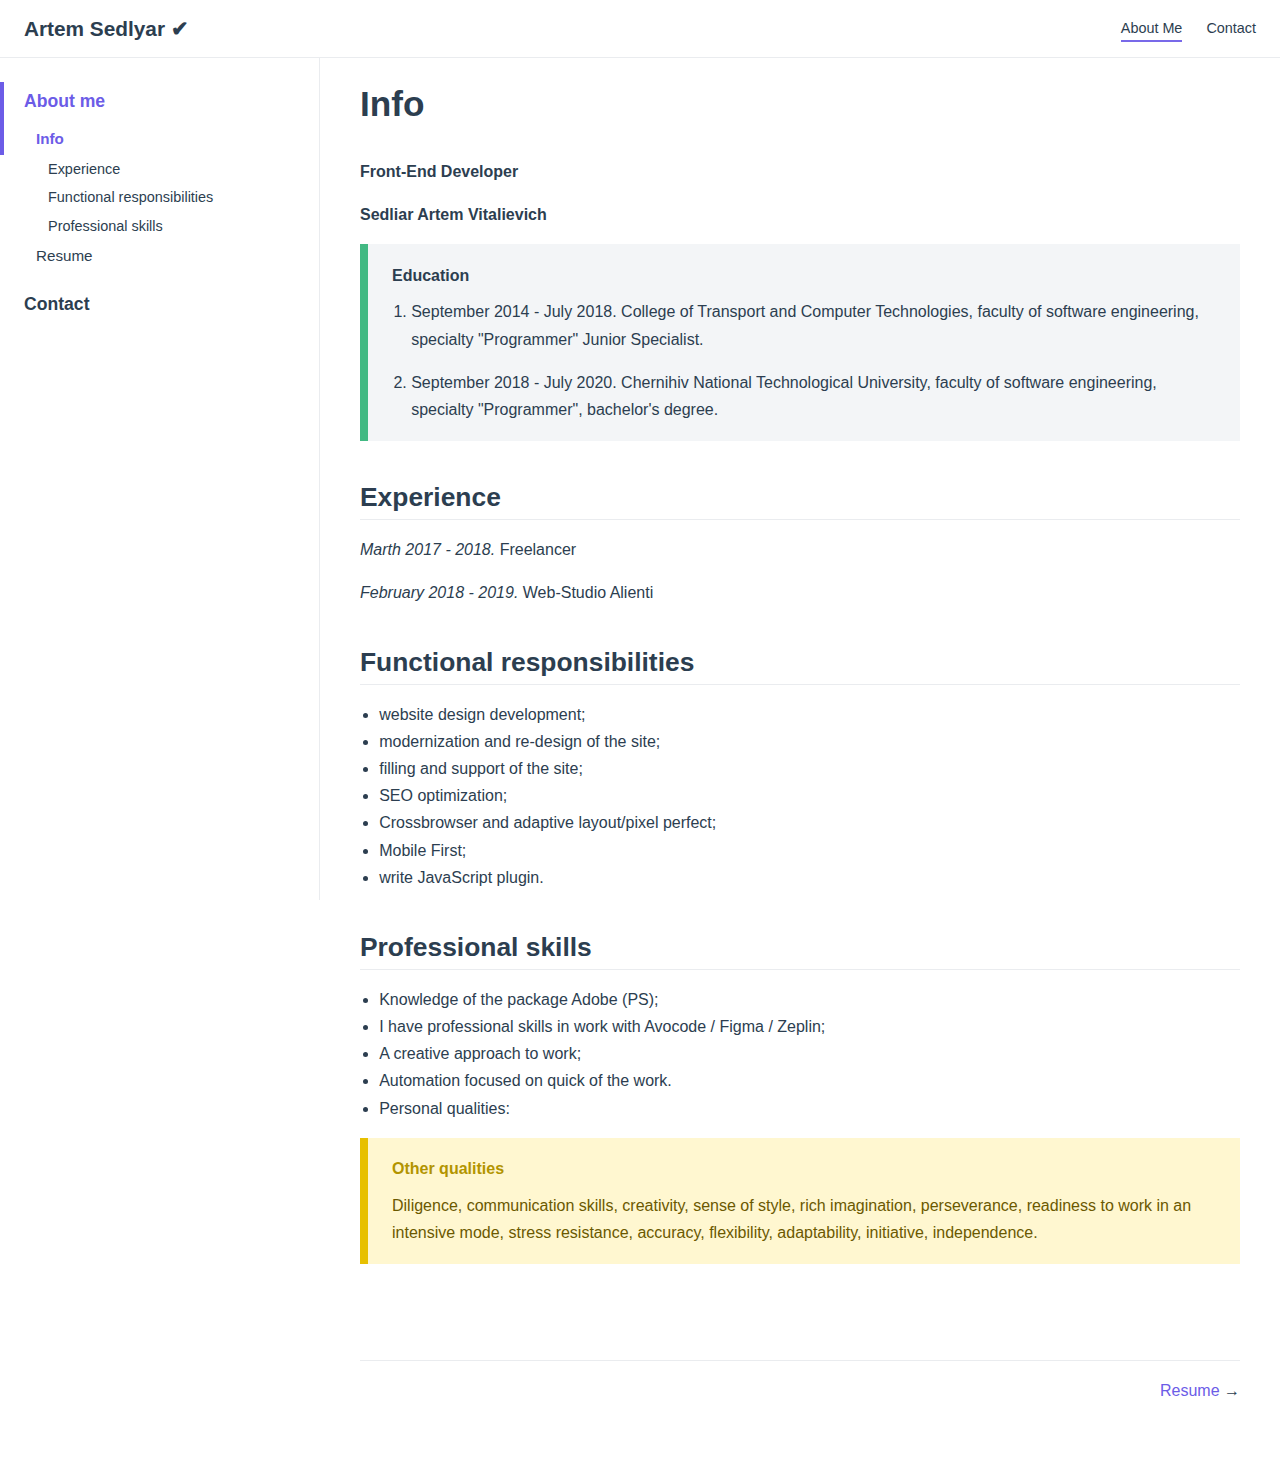
==== info/index.html @ bdefcfd1 "deploy" ====
<!DOCTYPE html>
<html lang="en-US">
  <head>
    <meta charset="utf-8">
    <meta name="viewport" content="width=device-width,initial-scale=1">
    <title>Info | Artem Sedlyar ✔</title>
    <meta name="generator" content="VuePress 1.5.4">
    
    <meta name="description" content="Frontend Web Developer">
    <meta name="theme-color" content="#3eaf7c">
    <meta name="apple-mobile-web-app-capable" content="yes">
    <meta name="apple-mobile-web-app-status-bar-style" content="black">
    <link rel="preload" href="/assets/css/0.styles.e78fe4bb.css" as="style"><link rel="preload" href="/assets/js/app.3f06bd6e.js" as="script"><link rel="preload" href="/assets/js/2.9921effe.js" as="script"><link rel="preload" href="/assets/js/7.cd7a9723.js" as="script"><link rel="prefetch" href="/assets/js/3.db31d15b.js"><link rel="prefetch" href="/assets/js/4.f16aa5b3.js"><link rel="prefetch" href="/assets/js/5.d03f5406.js"><link rel="prefetch" href="/assets/js/6.c8559606.js"><link rel="prefetch" href="/assets/js/8.894c7c05.js">
    <link rel="stylesheet" href="/assets/css/0.styles.e78fe4bb.css">
  </head>
  <body>
    <div id="app" data-server-rendered="true"><div class="theme-container"><header class="navbar"><div class="sidebar-button"><svg xmlns="http://www.w3.org/2000/svg" aria-hidden="true" role="img" viewBox="0 0 448 512" class="icon"><path fill="currentColor" d="M436 124H12c-6.627 0-12-5.373-12-12V80c0-6.627 5.373-12 12-12h424c6.627 0 12 5.373 12 12v32c0 6.627-5.373 12-12 12zm0 160H12c-6.627 0-12-5.373-12-12v-32c0-6.627 5.373-12 12-12h424c6.627 0 12 5.373 12 12v32c0 6.627-5.373 12-12 12zm0 160H12c-6.627 0-12-5.373-12-12v-32c0-6.627 5.373-12 12-12h424c6.627 0 12 5.373 12 12v32c0 6.627-5.373 12-12 12z"></path></svg></div> <a href="/" class="home-link router-link-active"><!----> <span class="site-name">Artem Sedlyar ✔</span></a> <div class="links"><!----> <nav class="nav-links can-hide"><div class="nav-item"><a href="/info/" aria-current="page" class="nav-link router-link-exact-active router-link-active">
  About Me
</a></div><div class="nav-item"><a href="/contact/" class="nav-link">
  Contact
</a></div> <!----></nav></div></header> <div class="sidebar-mask"></div> <aside class="sidebar"><nav class="nav-links"><div class="nav-item"><a href="/info/" aria-current="page" class="nav-link router-link-exact-active router-link-active">
  About Me
</a></div><div class="nav-item"><a href="/contact/" class="nav-link">
  Contact
</a></div> <!----></nav>  <ul class="sidebar-links"><li><section class="sidebar-group depth-0"><a href="/info/" aria-current="page" class="sidebar-heading clickable router-link-exact-active router-link-active open active"><span>About me</span> <!----></a> <ul class="sidebar-links sidebar-group-items"><li><a href="/info/" aria-current="page" class="active sidebar-link">Info</a><ul class="sidebar-sub-headers"><li class="sidebar-sub-header"><a href="/info/#experience" class="sidebar-link">Experience</a></li><li class="sidebar-sub-header"><a href="/info/#functional-responsibilities" class="sidebar-link">Functional responsibilities</a></li><li class="sidebar-sub-header"><a href="/info/#professional-skills" class="sidebar-link">Professional skills</a></li></ul></li><li><a href="/info/resume.html" class="sidebar-link">Resume</a></li></ul></section></li><li><a href="/contact/" class="sidebar-link">Contact</a></li></ul> </aside> <main class="page"> <div class="theme-default-content content__default"><h1 id="info"><a href="#info" class="header-anchor">#</a> Info</h1> <p><strong>Front-End Developer</strong></p> <p><strong>Sedliar Artem Vitalievich</strong></p> <div class="custom-block tip"><p class="custom-block-title">Education</p> <ol><li><p>September 2014 - July 2018. College of Transport and Computer Technologies, faculty of software engineering, specialty &quot;Programmer&quot; Junior Specialist.</p></li> <li><p>September 2018 - July 2020. Chernihiv National Technological University, faculty of software engineering, specialty &quot;Programmer&quot;, bachelor's degree.</p></li></ol></div> <h2 id="experience"><a href="#experience" class="header-anchor">#</a> Experience</h2> <p><em>Marth 2017 - 2018.</em> Freelancer</p> <p><em>February 2018 - 2019.</em> Web-Studio Alienti</p> <h2 id="functional-responsibilities"><a href="#functional-responsibilities" class="header-anchor">#</a> Functional responsibilities</h2> <ul><li>website design development;</li> <li>modernization and re-design of the site;</li> <li>filling and support of the site;</li> <li>SEO optimization;</li> <li>Crossbrowser and adaptive layout/pixel perfect;</li> <li>Mobile First;</li> <li>write JavaScript plugin.</li></ul> <h2 id="professional-skills"><a href="#professional-skills" class="header-anchor">#</a> Professional skills</h2> <ul><li>Knowledge of the package Adobe (PS);</li> <li>I have professional skills in work with Avocode / Figma / Zeplin;</li> <li>A creative approach to work;</li> <li>Automation focused on quick of the work.</li> <li>Personal qualities:</li></ul> <div class="custom-block warning"><p class="custom-block-title">Other qualities</p> <p>Diligence, communication skills, creativity, sense of style, rich imagination, perseverance, readiness to work in an intensive mode, stress resistance, accuracy, flexibility, adaptability, initiative, independence.</p></div></div> <footer class="page-edit"><!----> <!----></footer> <div class="page-nav"><p class="inner"><!----> <span class="next"><a href="/info/resume.html">
        Resume
      </a>
      →
    </span></p></div> </main></div><div class="global-ui"><!----></div></div>
    <script src="/assets/js/app.3f06bd6e.js" defer></script><script src="/assets/js/2.9921effe.js" defer></script><script src="/assets/js/7.cd7a9723.js" defer></script>
  </body>
</html>
---- assets/css/0.styles.e78fe4bb.css ----
.medium-zoom-overlay{z-index:100}.medium-zoom-overlay~img{z-index:101}code[class*=language-],pre[class*=language-]{color:#ccc;background:none;font-family:Consolas,Monaco,Andale Mono,Ubuntu Mono,monospace;font-size:1em;text-align:left;white-space:pre;word-spacing:normal;word-break:normal;word-wrap:normal;line-height:1.5;-moz-tab-size:4;-o-tab-size:4;tab-size:4;-webkit-hyphens:none;-ms-hyphens:none;hyphens:none}pre[class*=language-]{padding:1em;margin:.5em 0;overflow:auto}:not(pre)>code[class*=language-],pre[class*=language-]{background:#2d2d2d}:not(pre)>code[class*=language-]{padding:.1em;border-radius:.3em;white-space:normal}.token.block-comment,.token.cdata,.token.comment,.token.doctype,.token.prolog{color:#999}.token.punctuation{color:#ccc}.token.attr-name,.token.deleted,.token.namespace,.token.tag{color:#e2777a}.token.function-name{color:#6196cc}.token.boolean,.token.function,.token.number{color:#f08d49}.token.class-name,.token.constant,.token.property,.token.symbol{color:#f8c555}.token.atrule,.token.builtin,.token.important,.token.keyword,.token.selector{color:#cc99cd}.token.attr-value,.token.char,.token.regex,.token.string,.token.variable{color:#7ec699}.token.entity,.token.operator,.token.url{color:#67cdcc}.token.bold,.token.important{font-weight:700}.token.italic{font-style:italic}.token.entity{cursor:help}.token.inserted{color:green}.theme-default-content code{color:#476582;padding:.25rem .5rem;margin:0;font-size:.85em;background-color:rgba(27,31,35,.05);border-radius:3px}.theme-default-content code .token.deleted{color:#ec5975}.theme-default-content code .token.inserted{color:#6c5ce7}.theme-default-content pre,.theme-default-content pre[class*=language-]{line-height:1.4;padding:1.25rem 1.5rem;margin:.85rem 0;background-color:#282c34;border-radius:6px;overflow:auto}.theme-default-content pre[class*=language-] code,.theme-default-content pre code{color:#fff;padding:0;background-color:transparent;border-radius:0}div[class*=language-]{position:relative;background-color:#282c34;border-radius:6px}div[class*=language-] .highlight-lines{-webkit-user-select:none;-ms-user-select:none;user-select:none;padding-top:1.3rem;position:absolute;top:0;left:0;width:100%;line-height:1.4}div[class*=language-] .highlight-lines .highlighted{background-color:rgba(0,0,0,.66)}div[class*=language-] pre,div[class*=language-] pre[class*=language-]{background:transparent;position:relative;z-index:1}div[class*=language-]:before{position:absolute;z-index:3;top:.8em;right:1em;font-size:.75rem;color:hsla(0,0%,100%,.4)}div[class*=language-]:not(.line-numbers-mode) .line-numbers-wrapper{display:none}div[class*=language-].line-numbers-mode .highlight-lines .highlighted{position:relative}div[class*=language-].line-numbers-mode .highlight-lines .highlighted:before{content:" ";position:absolute;z-index:3;left:0;top:0;display:block;width:3.5rem;height:100%;background-color:rgba(0,0,0,.66)}div[class*=language-].line-numbers-mode pre{padding-left:4.5rem;vertical-align:middle}div[class*=language-].line-numbers-mode .line-numbers-wrapper{position:absolute;top:0;width:3.5rem;text-align:center;color:hsla(0,0%,100%,.3);padding:1.25rem 0;line-height:1.4}div[class*=language-].line-numbers-mode .line-numbers-wrapper br{-webkit-user-select:none;-ms-user-select:none;user-select:none}div[class*=language-].line-numbers-mode .line-numbers-wrapper .line-number{position:relative;z-index:4;-webkit-user-select:none;-ms-user-select:none;user-select:none;font-size:.85em}div[class*=language-].line-numbers-mode:after{content:"";position:absolute;z-index:2;top:0;left:0;width:3.5rem;height:100%;border-radius:6px 0 0 6px;border-right:1px solid rgba(0,0,0,.66);background-color:#282c34}div[class~=language-js]:before{content:"js"}div[class~=language-ts]:before{content:"ts"}div[class~=language-html]:before{content:"html"}div[class~=language-md]:before{content:"md"}div[class~=language-vue]:before{content:"vue"}div[class~=language-css]:before{content:"css"}div[class~=language-sass]:before{content:"sass"}div[class~=language-scss]:before{content:"scss"}div[class~=language-less]:before{content:"less"}div[class~=language-stylus]:before{content:"stylus"}div[class~=language-go]:before{content:"go"}div[class~=language-java]:before{content:"java"}div[class~=language-c]:before{content:"c"}div[class~=language-sh]:before{content:"sh"}div[class~=language-yaml]:before{content:"yaml"}div[class~=language-py]:before{content:"py"}div[class~=language-docker]:before{content:"docker"}div[class~=language-dockerfile]:before{content:"dockerfile"}div[class~=language-makefile]:before{content:"makefile"}div[class~=language-javascript]:before{content:"js"}div[class~=language-typescript]:before{content:"ts"}div[class~=language-markup]:before{content:"html"}div[class~=language-markdown]:before{content:"md"}div[class~=language-json]:before{content:"json"}div[class~=language-ruby]:before{content:"rb"}div[class~=language-python]:before{content:"py"}div[class~=language-bash]:before{content:"sh"}div[class~=language-php]:before{content:"php"}.custom-block .custom-block-title{font-weight:600;margin-bottom:-.4rem}.custom-block.danger,.custom-block.tip,.custom-block.warning{padding:.1rem 1.5rem;border-left-width:.5rem;border-left-style:solid;margin:1rem 0}.custom-block.tip{background-color:#f3f5f7;border-color:#42b983}.custom-block.warning{background-color:rgba(255,229,100,.3);border-color:#e7c000;color:#6b5900}.custom-block.warning .custom-block-title{color:#b29400}.custom-block.warning a{color:#2c3e50}.custom-block.danger{background-color:#ffe6e6;border-color:#c00;color:#4d0000}.custom-block.danger .custom-block-title{color:#900}.custom-block.danger a{color:#2c3e50}.custom-block.details{display:block;position:relative;border-radius:2px;margin:1.6em 0;padding:1.6em;background-color:#eee}.custom-block.details h4{margin-top:0}.custom-block.details figure:last-child,.custom-block.details p:last-child{margin-bottom:0;padding-bottom:0}.custom-block.details summary{outline:none;cursor:pointer}.arrow{display:inline-block;width:0;height:0}.arrow.up{border-bottom:6px solid #ccc}.arrow.down,.arrow.up{border-left:4px solid transparent;border-right:4px solid transparent}.arrow.down{border-top:6px solid #ccc}.arrow.right{border-left:6px solid #ccc}.arrow.left,.arrow.right{border-top:4px solid transparent;border-bottom:4px solid transparent}.arrow.left{border-right:6px solid #ccc}.theme-default-content:not(.custom){max-width:960px;margin:0 auto;padding:2rem 2.5rem}@media (max-width:959px){.theme-default-content:not(.custom){padding:2rem}}@media (max-width:419px){.theme-default-content:not(.custom){padding:1.5rem}}.table-of-contents .badge{vertical-align:middle}body,html{padding:0;margin:0;background-color:#fff}body{font-family:-apple-system,BlinkMacSystemFont,Segoe UI,Roboto,Oxygen,Ubuntu,Cantarell,Fira Sans,Droid Sans,Helvetica Neue,sans-serif;-webkit-font-smoothing:antialiased;-moz-osx-font-smoothing:grayscale;font-size:16px;color:#2c3e50}.page{padding-left:20rem}.navbar{z-index:20;right:0;height:3.6rem;background-color:#fff;box-sizing:border-box;border-bottom:1px solid #eaecef}.navbar,.sidebar-mask{position:fixed;top:0;left:0}.sidebar-mask{z-index:9;width:100vw;height:100vh;display:none}.sidebar{font-size:16px;background-color:#fff;width:20rem;position:fixed;z-index:10;margin:0;top:3.6rem;left:0;bottom:0;box-sizing:border-box;border-right:1px solid #eaecef;overflow-y:auto}.theme-default-content:not(.custom)>:first-child{margin-top:3.6rem}.theme-default-content:not(.custom) a:hover{text-decoration:underline}.theme-default-content:not(.custom) p.demo{padding:1rem 1.5rem;border:1px solid #ddd;border-radius:4px}.theme-default-content:not(.custom) img{max-width:100%}.theme-default-content.custom{padding:0;margin:0}.theme-default-content.custom img{max-width:100%}a{font-weight:500;text-decoration:none}a,p a code{color:#6c5ce7}p a code{font-weight:400}kbd{background:#eee;border:.15rem solid #ddd;border-bottom:.25rem solid #ddd;border-radius:.15rem;padding:0 .15em}blockquote{font-size:1rem;color:#999;border-left:.2rem solid #dfe2e5;margin:1rem 0;padding:.25rem 0 .25rem 1rem}blockquote>p{margin:0}ol,ul{padding-left:1.2em}strong{font-weight:600}h1,h2,h3,h4,h5,h6{font-weight:600;line-height:1.25}.theme-default-content:not(.custom)>h1,.theme-default-content:not(.custom)>h2,.theme-default-content:not(.custom)>h3,.theme-default-content:not(.custom)>h4,.theme-default-content:not(.custom)>h5,.theme-default-content:not(.custom)>h6{margin-top:-3.1rem;padding-top:4.6rem;margin-bottom:0}.theme-default-content:not(.custom)>h1:first-child,.theme-default-content:not(.custom)>h2:first-child,.theme-default-content:not(.custom)>h3:first-child,.theme-default-content:not(.custom)>h4:first-child,.theme-default-content:not(.custom)>h5:first-child,.theme-default-content:not(.custom)>h6:first-child{margin-top:-1.5rem;margin-bottom:1rem}.theme-default-content:not(.custom)>h1:first-child+.custom-block,.theme-default-content:not(.custom)>h1:first-child+p,.theme-default-content:not(.custom)>h1:first-child+pre,.theme-default-content:not(.custom)>h2:first-child+.custom-block,.theme-default-content:not(.custom)>h2:first-child+p,.theme-default-content:not(.custom)>h2:first-child+pre,.theme-default-content:not(.custom)>h3:first-child+.custom-block,.theme-default-content:not(.custom)>h3:first-child+p,.theme-default-content:not(.custom)>h3:first-child+pre,.theme-default-content:not(.custom)>h4:first-child+.custom-block,.theme-default-content:not(.custom)>h4:first-child+p,.theme-default-content:not(.custom)>h4:first-child+pre,.theme-default-content:not(.custom)>h5:first-child+.custom-block,.theme-default-content:not(.custom)>h5:first-child+p,.theme-default-content:not(.custom)>h5:first-child+pre,.theme-default-content:not(.custom)>h6:first-child+.custom-block,.theme-default-content:not(.custom)>h6:first-child+p,.theme-default-content:not(.custom)>h6:first-child+pre{margin-top:2rem}h1:hover .header-anchor,h2:hover .header-anchor,h3:hover .header-anchor,h4:hover .header-anchor,h5:hover .header-anchor,h6:hover .header-anchor{opacity:1}h1{font-size:2.2rem}h2{font-size:1.65rem;padding-bottom:.3rem;border-bottom:1px solid #eaecef}h3{font-size:1.35rem}a.header-anchor{font-size:.85em;float:left;margin-left:-.87em;padding-right:.23em;margin-top:.125em;opacity:0}a.header-anchor:hover{text-decoration:none}.line-number,code,kbd{font-family:source-code-pro,Menlo,Monaco,Consolas,Courier New,monospace}ol,p,ul{line-height:1.7}hr{border:0;border-top:1px solid #eaecef}table{border-collapse:collapse;margin:1rem 0;display:block;overflow-x:auto}tr{border-top:1px solid #dfe2e5}tr:nth-child(2n){background-color:#f6f8fa}td,th{border:1px solid #dfe2e5;padding:.6em 1em}.theme-container.sidebar-open .sidebar-mask{display:block}.theme-container.no-navbar .theme-default-content:not(.custom)>h1,.theme-container.no-navbar h2,.theme-container.no-navbar h3,.theme-container.no-navbar h4,.theme-container.no-navbar h5,.theme-container.no-navbar h6{margin-top:1.5rem;padding-top:0}.theme-container.no-navbar .sidebar{top:0}@media (min-width:720px){.theme-container.no-sidebar .sidebar{display:none}.theme-container.no-sidebar .page{padding-left:0}}@media (max-width:959px){.sidebar{font-size:15px;width:16.4rem}.page{padding-left:16.4rem}}@media (max-width:719px){.sidebar{top:0;padding-top:3.6rem;transform:translateX(-100%);transition:transform .2s ease}.page{padding-left:0}.theme-container.sidebar-open .sidebar{transform:translateX(0)}.theme-container.no-navbar .sidebar{padding-top:0}}@media (max-width:419px){h1{font-size:1.9rem}.theme-default-content div[class*=language-]{margin:.85rem -1.5rem;border-radius:0}}#nprogress{pointer-events:none}#nprogress .bar{background:#6c5ce7;position:fixed;z-index:1031;top:0;left:0;width:100%;height:2px}#nprogress .peg{display:block;position:absolute;right:0;width:100px;height:100%;box-shadow:0 0 10px #6c5ce7,0 0 5px #6c5ce7;opacity:1;transform:rotate(3deg) translateY(-4px)}#nprogress .spinner{display:block;position:fixed;z-index:1031;top:15px;right:15px}#nprogress .spinner-icon{width:18px;height:18px;box-sizing:border-box;border-color:#6c5ce7 transparent transparent #6c5ce7;border-style:solid;border-width:2px;border-radius:50%;-webkit-animation:nprogress-spinner .4s linear infinite;animation:nprogress-spinner .4s linear infinite}.nprogress-custom-parent{overflow:hidden;position:relative}.nprogress-custom-parent #nprogress .bar,.nprogress-custom-parent #nprogress .spinner{position:absolute}@-webkit-keyframes nprogress-spinner{0%{transform:rotate(0deg)}to{transform:rotate(1turn)}}@keyframes nprogress-spinner{0%{transform:rotate(0deg)}to{transform:rotate(1turn)}}html{scroll-behavior:smooth}.go-to-top[data-v-5fd4ef0c]{cursor:pointer;position:fixed;bottom:2rem;right:2.5rem;width:2rem;color:#6c5ce7;z-index:1}.go-to-top[data-v-5fd4ef0c]:hover{color:#988dee}@media (max-width:959px){.go-to-top[data-v-5fd4ef0c]{display:none}}.fade-enter-active[data-v-5fd4ef0c],.fade-leave-active[data-v-5fd4ef0c]{transition:opacity .3s}.fade-enter[data-v-5fd4ef0c],.fade-leave-to[data-v-5fd4ef0c]{opacity:0}.icon.outbound{color:#aaa;display:inline-block;vertical-align:middle;position:relative;top:-1px}.home{padding:3.6rem 2rem 0;max-width:1200px;margin:0 auto;display:block}.home .hero{text-align:center}.home .hero img{max-width:100%;max-height:280px;display:block;margin:3rem auto 1.5rem}.home .hero h1{font-size:3rem}.home .hero .action,.home .hero .description,.home .hero h1{margin:1.8rem auto}.home .hero .description{max-width:35rem;font-size:1.6rem;line-height:1.3;color:#6a8bad}.home .hero .action-button{display:inline-block;font-size:1.2rem;color:#fff;background-color:#6c5ce7;padding:.8rem 1.6rem;border-radius:4px;transition:background-color .1s ease;box-sizing:border-box;border-bottom:1px solid #5340e3}.home .hero .action-button:hover{background-color:#7b6ce9}.home .features{border-top:1px solid #eaecef;padding:1.2rem 0;margin-top:2.5rem;display:flex;flex-wrap:wrap;align-items:flex-start;align-content:stretch;justify-content:space-between}.home .feature{flex-grow:1;flex-basis:30%;max-width:30%}.home .feature h2{font-size:1.4rem;font-weight:500;border-bottom:none;padding-bottom:0;color:#3a5169}.home .feature p{color:#4e6e8e}.home .footer{padding:2.5rem;border-top:1px solid #eaecef;text-align:center;color:#4e6e8e}@media (max-width:719px){.home .features{flex-direction:column}.home .feature{max-width:100%;padding:0 2.5rem}}@media (max-width:419px){.home{padding-left:1.5rem;padding-right:1.5rem}.home .hero img{max-height:210px;margin:2rem auto 1.2rem}.home .hero h1{font-size:2rem}.home .hero .action,.home .hero .description,.home .hero h1{margin:1.2rem auto}.home .hero .description{font-size:1.2rem}.home .hero .action-button{font-size:1rem;padding:.6rem 1.2rem}.home .feature h2{font-size:1.25rem}}.search-box{display:inline-block;position:relative;margin-right:1rem}.search-box input{cursor:text;width:10rem;height:2rem;color:#4e6e8e;display:inline-block;border:1px solid #cfd4db;border-radius:2rem;font-size:.9rem;line-height:2rem;padding:0 .5rem 0 2rem;outline:none;transition:all .2s ease;background:#fff url(/assets/img/search.83621669.svg) .6rem .5rem no-repeat;background-size:1rem}.search-box input:focus{cursor:auto;border-color:#6c5ce7}.search-box .suggestions{background:#fff;width:20rem;position:absolute;top:2rem;border:1px solid #cfd4db;border-radius:6px;padding:.4rem;list-style-type:none}.search-box .suggestions.align-right{right:0}.search-box .suggestion{line-height:1.4;padding:.4rem .6rem;border-radius:4px;cursor:pointer}.search-box .suggestion a{white-space:normal;color:#5d82a6}.search-box .suggestion a .page-title{font-weight:600}.search-box .suggestion a .header{font-size:.9em;margin-left:.25em}.search-box .suggestion.focused{background-color:#f3f4f5}.search-box .suggestion.focused a{color:#6c5ce7}@media (max-width:959px){.search-box input{cursor:pointer;width:0;border-color:transparent;position:relative}.search-box input:focus{cursor:text;left:0;width:10rem}}@media (-ms-high-contrast:none){.search-box input{height:2rem}}@media (max-width:959px) and (min-width:719px){.search-box .suggestions{left:0}}@media (max-width:719px){.search-box{margin-right:0}.search-box input{left:1rem}.search-box .suggestions{right:0}}@media (max-width:419px){.search-box .suggestions{width:calc(100vw - 4rem)}.search-box input:focus{width:8rem}}.sidebar-button{cursor:pointer;display:none;width:1.25rem;height:1.25rem;position:absolute;padding:.6rem;top:.6rem;left:1rem}.sidebar-button .icon{display:block;width:1.25rem;height:1.25rem}@media (max-width:719px){.sidebar-button{display:block}}.dropdown-enter,.dropdown-leave-to{height:0!important}.dropdown-wrapper{cursor:pointer}.dropdown-wrapper .dropdown-title,.dropdown-wrapper .mobile-dropdown-title{display:block;font-size:.9rem;font-family:inherit;cursor:inherit;padding:inherit;line-height:1.4rem;background:transparent;border:none;font-weight:500;color:#2c3e50}.dropdown-wrapper .dropdown-title:hover,.dropdown-wrapper .mobile-dropdown-title:hover{border-color:transparent}.dropdown-wrapper .dropdown-title .arrow,.dropdown-wrapper .mobile-dropdown-title .arrow{vertical-align:middle;margin-top:-1px;margin-left:.4rem}.dropdown-wrapper .mobile-dropdown-title{display:none;font-weight:600}.dropdown-wrapper .mobile-dropdown-title font-size inherit:hover{color:#6c5ce7}.dropdown-wrapper .nav-dropdown .dropdown-item{color:inherit;line-height:1.7rem}.dropdown-wrapper .nav-dropdown .dropdown-item h4{margin:.45rem 0 0;border-top:1px solid #eee;padding:1rem 1.5rem .45rem 1.25rem}.dropdown-wrapper .nav-dropdown .dropdown-item .dropdown-subitem-wrapper{padding:0;list-style:none}.dropdown-wrapper .nav-dropdown .dropdown-item .dropdown-subitem-wrapper .dropdown-subitem{font-size:.9em}.dropdown-wrapper .nav-dropdown .dropdown-item a{display:block;line-height:1.7rem;position:relative;border-bottom:none;font-weight:400;margin-bottom:0;padding:0 1.5rem 0 1.25rem}.dropdown-wrapper .nav-dropdown .dropdown-item a.router-link-active,.dropdown-wrapper .nav-dropdown .dropdown-item a:hover{color:#6c5ce7}.dropdown-wrapper .nav-dropdown .dropdown-item a.router-link-active:after{content:"";width:0;height:0;border-left:5px solid #6c5ce7;border-top:3px solid transparent;border-bottom:3px solid transparent;position:absolute;top:calc(50% - 2px);left:9px}.dropdown-wrapper .nav-dropdown .dropdown-item:first-child h4{margin-top:0;padding-top:0;border-top:0}@media (max-width:719px){.dropdown-wrapper.open .dropdown-title{margin-bottom:.5rem}.dropdown-wrapper .dropdown-title{display:none}.dropdown-wrapper .mobile-dropdown-title{display:block}.dropdown-wrapper .nav-dropdown{transition:height .1s ease-out;overflow:hidden}.dropdown-wrapper .nav-dropdown .dropdown-item h4{border-top:0;margin-top:0;padding-top:0}.dropdown-wrapper .nav-dropdown .dropdown-item>a,.dropdown-wrapper .nav-dropdown .dropdown-item h4{font-size:15px;line-height:2rem}.dropdown-wrapper .nav-dropdown .dropdown-item .dropdown-subitem{font-size:14px;padding-left:1rem}}@media (min-width:719px){.dropdown-wrapper{height:1.8rem}.dropdown-wrapper.open .nav-dropdown,.dropdown-wrapper:hover .nav-dropdown{display:block!important}.dropdown-wrapper.open:blur{display:none}.dropdown-wrapper .nav-dropdown{display:none;height:auto!important;box-sizing:border-box;max-height:calc(100vh - 2.7rem);overflow-y:auto;position:absolute;top:100%;right:0;background-color:#fff;padding:.6rem 0;border:1px solid;border-color:#ddd #ddd #ccc;text-align:left;border-radius:.25rem;white-space:nowrap;margin:0}}.nav-links{display:inline-block}.nav-links a{line-height:1.4rem;color:inherit}.nav-links a.router-link-active,.nav-links a:hover{color:#6c5ce7}.nav-links .nav-item{position:relative;display:inline-block;margin-left:1.5rem;line-height:2rem}.nav-links .nav-item:first-child{margin-left:0}.nav-links .repo-link{margin-left:1.5rem}@media (max-width:719px){.nav-links .nav-item,.nav-links .repo-link{margin-left:0}}@media (min-width:719px){.nav-links a.router-link-active,.nav-links a:hover{color:#2c3e50}.nav-item>a:not(.external).router-link-active,.nav-item>a:not(.external):hover{margin-bottom:-2px;border-bottom:2px solid #7869e9}}.navbar{padding:.7rem 1.5rem;line-height:2.2rem}.navbar a,.navbar img,.navbar span{display:inline-block}.navbar .logo{height:2.2rem;min-width:2.2rem;margin-right:.8rem;vertical-align:top}.navbar .site-name{font-size:1.3rem;font-weight:600;color:#2c3e50;position:relative}.navbar .links{padding-left:1.5rem;box-sizing:border-box;background-color:#fff;white-space:nowrap;font-size:.9rem;position:absolute;right:1.5rem;top:.7rem;display:flex}.navbar .links .search-box{flex:0 0 auto;vertical-align:top}@media (max-width:719px){.navbar{padding-left:4rem}.navbar .can-hide{display:none}.navbar .links{padding-left:1.5rem}.navbar .site-name{width:calc(100vw - 9.4rem);overflow:hidden;white-space:nowrap;text-overflow:ellipsis}}.page-edit{max-width:960px;margin:0 auto;padding:2rem 2.5rem}@media (max-width:959px){.page-edit{padding:2rem}}@media (max-width:419px){.page-edit{padding:1.5rem}}.page-edit{padding-top:1rem;padding-bottom:1rem;overflow:auto}.page-edit .edit-link{display:inline-block}.page-edit .edit-link a{color:#4e6e8e;margin-right:.25rem}.page-edit .last-updated{float:right;font-size:.9em}.page-edit .last-updated .prefix{font-weight:500;color:#4e6e8e}.page-edit .last-updated .time{font-weight:400;color:#767676}@media (max-width:719px){.page-edit .edit-link{margin-bottom:.5rem}.page-edit .last-updated{font-size:.8em;float:none;text-align:left}}.page-nav{max-width:960px;margin:0 auto;padding:2rem 2.5rem}@media (max-width:959px){.page-nav{padding:2rem}}@media (max-width:419px){.page-nav{padding:1.5rem}}.page-nav{padding-top:1rem;padding-bottom:0}.page-nav .inner{min-height:2rem;margin-top:0;border-top:1px solid #eaecef;padding-top:1rem;overflow:auto}.page-nav .next{float:right}.page{padding-bottom:2rem;display:block}.sidebar-group .sidebar-group{padding-left:.5em}.sidebar-group:not(.collapsable) .sidebar-heading:not(.clickable){cursor:auto;color:inherit}.sidebar-group.is-sub-group{padding-left:0}.sidebar-group.is-sub-group>.sidebar-heading{font-size:.95em;line-height:1.4;font-weight:400;padding-left:2rem}.sidebar-group.is-sub-group>.sidebar-heading:not(.clickable){opacity:.5}.sidebar-group.is-sub-group>.sidebar-group-items{padding-left:1rem}.sidebar-group.is-sub-group>.sidebar-group-items>li>.sidebar-link{font-size:.95em;border-left:none}.sidebar-group.depth-2>.sidebar-heading{border-left:none}.sidebar-heading{color:#2c3e50;transition:color .15s ease;cursor:pointer;font-size:1.1em;font-weight:700;padding:.35rem 1.5rem .35rem 1.25rem;width:100%;box-sizing:border-box;margin:0;border-left:.25rem solid transparent}.sidebar-heading.open,.sidebar-heading:hover{color:inherit}.sidebar-heading .arrow{position:relative;top:-.12em;left:.5em}.sidebar-heading.clickable.active{font-weight:600;color:#6c5ce7;border-left-color:#6c5ce7}.sidebar-heading.clickable:hover{color:#6c5ce7}.sidebar-group-items{transition:height .1s ease-out;font-size:.95em;overflow:hidden}.sidebar .sidebar-sub-headers{padding-left:1rem;font-size:.95em}a.sidebar-link{font-size:1em;font-weight:400;display:inline-block;color:#2c3e50;border-left:.25rem solid transparent;padding:.35rem 1rem .35rem 1.25rem;line-height:1.4;width:100%;box-sizing:border-box}a.sidebar-link:hover{color:#6c5ce7}a.sidebar-link.active{font-weight:600;color:#6c5ce7;border-left-color:#6c5ce7}.sidebar-group a.sidebar-link{padding-left:2rem}.sidebar-sub-headers a.sidebar-link{padding-top:.25rem;padding-bottom:.25rem;border-left:none}.sidebar-sub-headers a.sidebar-link.active{font-weight:500}.sidebar ul{padding:0;margin:0;list-style-type:none}.sidebar a{display:inline-block}.sidebar .nav-links{display:none;border-bottom:1px solid #eaecef;padding:.5rem 0 .75rem}.sidebar .nav-links a{font-weight:600}.sidebar .nav-links .nav-item,.sidebar .nav-links .repo-link{display:block;line-height:1.25rem;font-size:1.1em;padding:.5rem 0 .5rem 1.5rem}.sidebar>.sidebar-links{padding:1.5rem 0}.sidebar>.sidebar-links>li>a.sidebar-link{font-size:1.1em;line-height:1.7;font-weight:700}.sidebar>.sidebar-links>li:not(:first-child){margin-top:.75rem}@media (max-width:719px){.sidebar .nav-links{display:block}.sidebar .nav-links .dropdown-wrapper .nav-dropdown .dropdown-item a.router-link-active:after{top:calc(1rem - 2px)}.sidebar>.sidebar-links{padding:1rem 0}}.badge[data-v-15b7b770]{display:inline-block;font-size:14px;height:18px;line-height:18px;border-radius:3px;padding:0 6px;color:#fff}.badge.green[data-v-15b7b770],.badge.tip[data-v-15b7b770],.badge[data-v-15b7b770]{background-color:#42b983}.badge.error[data-v-15b7b770]{background-color:#da5961}.badge.warn[data-v-15b7b770],.badge.warning[data-v-15b7b770],.badge.yellow[data-v-15b7b770]{background-color:#e7c000}.badge+.badge[data-v-15b7b770]{margin-left:5px}
---- assets/css/0.styles.e78fe4bb.css ----
.medium-zoom-overlay{z-index:100}.medium-zoom-overlay~img{z-index:101}code[class*=language-],pre[class*=language-]{color:#ccc;background:none;font-family:Consolas,Monaco,Andale Mono,Ubuntu Mono,monospace;font-size:1em;text-align:left;white-space:pre;word-spacing:normal;word-break:normal;word-wrap:normal;line-height:1.5;-moz-tab-size:4;-o-tab-size:4;tab-size:4;-webkit-hyphens:none;-ms-hyphens:none;hyphens:none}pre[class*=language-]{padding:1em;margin:.5em 0;overflow:auto}:not(pre)>code[class*=language-],pre[class*=language-]{background:#2d2d2d}:not(pre)>code[class*=language-]{padding:.1em;border-radius:.3em;white-space:normal}.token.block-comment,.token.cdata,.token.comment,.token.doctype,.token.prolog{color:#999}.token.punctuation{color:#ccc}.token.attr-name,.token.deleted,.token.namespace,.token.tag{color:#e2777a}.token.function-name{color:#6196cc}.token.boolean,.token.function,.token.number{color:#f08d49}.token.class-name,.token.constant,.token.property,.token.symbol{color:#f8c555}.token.atrule,.token.builtin,.token.important,.token.keyword,.token.selector{color:#cc99cd}.token.attr-value,.token.char,.token.regex,.token.string,.token.variable{color:#7ec699}.token.entity,.token.operator,.token.url{color:#67cdcc}.token.bold,.token.important{font-weight:700}.token.italic{font-style:italic}.token.entity{cursor:help}.token.inserted{color:green}.theme-default-content code{color:#476582;padding:.25rem .5rem;margin:0;font-size:.85em;background-color:rgba(27,31,35,.05);border-radius:3px}.theme-default-content code .token.deleted{color:#ec5975}.theme-default-content code .token.inserted{color:#6c5ce7}.theme-default-content pre,.theme-default-content pre[class*=language-]{line-height:1.4;padding:1.25rem 1.5rem;margin:.85rem 0;background-color:#282c34;border-radius:6px;overflow:auto}.theme-default-content pre[class*=language-] code,.theme-default-content pre code{color:#fff;padding:0;background-color:transparent;border-radius:0}div[class*=language-]{position:relative;background-color:#282c34;border-radius:6px}div[class*=language-] .highlight-lines{-webkit-user-select:none;-ms-user-select:none;user-select:none;padding-top:1.3rem;position:absolute;top:0;left:0;width:100%;line-height:1.4}div[class*=language-] .highlight-lines .highlighted{background-color:rgba(0,0,0,.66)}div[class*=language-] pre,div[class*=language-] pre[class*=language-]{background:transparent;position:relative;z-index:1}div[class*=language-]:before{position:absolute;z-index:3;top:.8em;right:1em;font-size:.75rem;color:hsla(0,0%,100%,.4)}div[class*=language-]:not(.line-numbers-mode) .line-numbers-wrapper{display:none}div[class*=language-].line-numbers-mode .highlight-lines .highlighted{position:relative}div[class*=language-].line-numbers-mode .highlight-lines .highlighted:before{content:" ";position:absolute;z-index:3;left:0;top:0;display:block;width:3.5rem;height:100%;background-color:rgba(0,0,0,.66)}div[class*=language-].line-numbers-mode pre{padding-left:4.5rem;vertical-align:middle}div[class*=language-].line-numbers-mode .line-numbers-wrapper{position:absolute;top:0;width:3.5rem;text-align:center;color:hsla(0,0%,100%,.3);padding:1.25rem 0;line-height:1.4}div[class*=language-].line-numbers-mode .line-numbers-wrapper br{-webkit-user-select:none;-ms-user-select:none;user-select:none}div[class*=language-].line-numbers-mode .line-numbers-wrapper .line-number{position:relative;z-index:4;-webkit-user-select:none;-ms-user-select:none;user-select:none;font-size:.85em}div[class*=language-].line-numbers-mode:after{content:"";position:absolute;z-index:2;top:0;left:0;width:3.5rem;height:100%;border-radius:6px 0 0 6px;border-right:1px solid rgba(0,0,0,.66);background-color:#282c34}div[class~=language-js]:before{content:"js"}div[class~=language-ts]:before{content:"ts"}div[class~=language-html]:before{content:"html"}div[class~=language-md]:before{content:"md"}div[class~=language-vue]:before{content:"vue"}div[class~=language-css]:before{content:"css"}div[class~=language-sass]:before{content:"sass"}div[class~=language-scss]:before{content:"scss"}div[class~=language-less]:before{content:"less"}div[class~=language-stylus]:before{content:"stylus"}div[class~=language-go]:before{content:"go"}div[class~=language-java]:before{content:"java"}div[class~=language-c]:before{content:"c"}div[class~=language-sh]:before{content:"sh"}div[class~=language-yaml]:before{content:"yaml"}div[class~=language-py]:before{content:"py"}div[class~=language-docker]:before{content:"docker"}div[class~=language-dockerfile]:before{content:"dockerfile"}div[class~=language-makefile]:before{content:"makefile"}div[class~=language-javascript]:before{content:"js"}div[class~=language-typescript]:before{content:"ts"}div[class~=language-markup]:before{content:"html"}div[class~=language-markdown]:before{content:"md"}div[class~=language-json]:before{content:"json"}div[class~=language-ruby]:before{content:"rb"}div[class~=language-python]:before{content:"py"}div[class~=language-bash]:before{content:"sh"}div[class~=language-php]:before{content:"php"}.custom-block .custom-block-title{font-weight:600;margin-bottom:-.4rem}.custom-block.danger,.custom-block.tip,.custom-block.warning{padding:.1rem 1.5rem;border-left-width:.5rem;border-left-style:solid;margin:1rem 0}.custom-block.tip{background-color:#f3f5f7;border-color:#42b983}.custom-block.warning{background-color:rgba(255,229,100,.3);border-color:#e7c000;color:#6b5900}.custom-block.warning .custom-block-title{color:#b29400}.custom-block.warning a{color:#2c3e50}.custom-block.danger{background-color:#ffe6e6;border-color:#c00;color:#4d0000}.custom-block.danger .custom-block-title{color:#900}.custom-block.danger a{color:#2c3e50}.custom-block.details{display:block;position:relative;border-radius:2px;margin:1.6em 0;padding:1.6em;background-color:#eee}.custom-block.details h4{margin-top:0}.custom-block.details figure:last-child,.custom-block.details p:last-child{margin-bottom:0;padding-bottom:0}.custom-block.details summary{outline:none;cursor:pointer}.arrow{display:inline-block;width:0;height:0}.arrow.up{border-bottom:6px solid #ccc}.arrow.down,.arrow.up{border-left:4px solid transparent;border-right:4px solid transparent}.arrow.down{border-top:6px solid #ccc}.arrow.right{border-left:6px solid #ccc}.arrow.left,.arrow.right{border-top:4px solid transparent;border-bottom:4px solid transparent}.arrow.left{border-right:6px solid #ccc}.theme-default-content:not(.custom){max-width:960px;margin:0 auto;padding:2rem 2.5rem}@media (max-width:959px){.theme-default-content:not(.custom){padding:2rem}}@media (max-width:419px){.theme-default-content:not(.custom){padding:1.5rem}}.table-of-contents .badge{vertical-align:middle}body,html{padding:0;margin:0;background-color:#fff}body{font-family:-apple-system,BlinkMacSystemFont,Segoe UI,Roboto,Oxygen,Ubuntu,Cantarell,Fira Sans,Droid Sans,Helvetica Neue,sans-serif;-webkit-font-smoothing:antialiased;-moz-osx-font-smoothing:grayscale;font-size:16px;color:#2c3e50}.page{padding-left:20rem}.navbar{z-index:20;right:0;height:3.6rem;background-color:#fff;box-sizing:border-box;border-bottom:1px solid #eaecef}.navbar,.sidebar-mask{position:fixed;top:0;left:0}.sidebar-mask{z-index:9;width:100vw;height:100vh;display:none}.sidebar{font-size:16px;background-color:#fff;width:20rem;position:fixed;z-index:10;margin:0;top:3.6rem;left:0;bottom:0;box-sizing:border-box;border-right:1px solid #eaecef;overflow-y:auto}.theme-default-content:not(.custom)>:first-child{margin-top:3.6rem}.theme-default-content:not(.custom) a:hover{text-decoration:underline}.theme-default-content:not(.custom) p.demo{padding:1rem 1.5rem;border:1px solid #ddd;border-radius:4px}.theme-default-content:not(.custom) img{max-width:100%}.theme-default-content.custom{padding:0;margin:0}.theme-default-content.custom img{max-width:100%}a{font-weight:500;text-decoration:none}a,p a code{color:#6c5ce7}p a code{font-weight:400}kbd{background:#eee;border:.15rem solid #ddd;border-bottom:.25rem solid #ddd;border-radius:.15rem;padding:0 .15em}blockquote{font-size:1rem;color:#999;border-left:.2rem solid #dfe2e5;margin:1rem 0;padding:.25rem 0 .25rem 1rem}blockquote>p{margin:0}ol,ul{padding-left:1.2em}strong{font-weight:600}h1,h2,h3,h4,h5,h6{font-weight:600;line-height:1.25}.theme-default-content:not(.custom)>h1,.theme-default-content:not(.custom)>h2,.theme-default-content:not(.custom)>h3,.theme-default-content:not(.custom)>h4,.theme-default-content:not(.custom)>h5,.theme-default-content:not(.custom)>h6{margin-top:-3.1rem;padding-top:4.6rem;margin-bottom:0}.theme-default-content:not(.custom)>h1:first-child,.theme-default-content:not(.custom)>h2:first-child,.theme-default-content:not(.custom)>h3:first-child,.theme-default-content:not(.custom)>h4:first-child,.theme-default-content:not(.custom)>h5:first-child,.theme-default-content:not(.custom)>h6:first-child{margin-top:-1.5rem;margin-bottom:1rem}.theme-default-content:not(.custom)>h1:first-child+.custom-block,.theme-default-content:not(.custom)>h1:first-child+p,.theme-default-content:not(.custom)>h1:first-child+pre,.theme-default-content:not(.custom)>h2:first-child+.custom-block,.theme-default-content:not(.custom)>h2:first-child+p,.theme-default-content:not(.custom)>h2:first-child+pre,.theme-default-content:not(.custom)>h3:first-child+.custom-block,.theme-default-content:not(.custom)>h3:first-child+p,.theme-default-content:not(.custom)>h3:first-child+pre,.theme-default-content:not(.custom)>h4:first-child+.custom-block,.theme-default-content:not(.custom)>h4:first-child+p,.theme-default-content:not(.custom)>h4:first-child+pre,.theme-default-content:not(.custom)>h5:first-child+.custom-block,.theme-default-content:not(.custom)>h5:first-child+p,.theme-default-content:not(.custom)>h5:first-child+pre,.theme-default-content:not(.custom)>h6:first-child+.custom-block,.theme-default-content:not(.custom)>h6:first-child+p,.theme-default-content:not(.custom)>h6:first-child+pre{margin-top:2rem}h1:hover .header-anchor,h2:hover .header-anchor,h3:hover .header-anchor,h4:hover .header-anchor,h5:hover .header-anchor,h6:hover .header-anchor{opacity:1}h1{font-size:2.2rem}h2{font-size:1.65rem;padding-bottom:.3rem;border-bottom:1px solid #eaecef}h3{font-size:1.35rem}a.header-anchor{font-size:.85em;float:left;margin-left:-.87em;padding-right:.23em;margin-top:.125em;opacity:0}a.header-anchor:hover{text-decoration:none}.line-number,code,kbd{font-family:source-code-pro,Menlo,Monaco,Consolas,Courier New,monospace}ol,p,ul{line-height:1.7}hr{border:0;border-top:1px solid #eaecef}table{border-collapse:collapse;margin:1rem 0;display:block;overflow-x:auto}tr{border-top:1px solid #dfe2e5}tr:nth-child(2n){background-color:#f6f8fa}td,th{border:1px solid #dfe2e5;padding:.6em 1em}.theme-container.sidebar-open .sidebar-mask{display:block}.theme-container.no-navbar .theme-default-content:not(.custom)>h1,.theme-container.no-navbar h2,.theme-container.no-navbar h3,.theme-container.no-navbar h4,.theme-container.no-navbar h5,.theme-container.no-navbar h6{margin-top:1.5rem;padding-top:0}.theme-container.no-navbar .sidebar{top:0}@media (min-width:720px){.theme-container.no-sidebar .sidebar{display:none}.theme-container.no-sidebar .page{padding-left:0}}@media (max-width:959px){.sidebar{font-size:15px;width:16.4rem}.page{padding-left:16.4rem}}@media (max-width:719px){.sidebar{top:0;padding-top:3.6rem;transform:translateX(-100%);transition:transform .2s ease}.page{padding-left:0}.theme-container.sidebar-open .sidebar{transform:translateX(0)}.theme-container.no-navbar .sidebar{padding-top:0}}@media (max-width:419px){h1{font-size:1.9rem}.theme-default-content div[class*=language-]{margin:.85rem -1.5rem;border-radius:0}}#nprogress{pointer-events:none}#nprogress .bar{background:#6c5ce7;position:fixed;z-index:1031;top:0;left:0;width:100%;height:2px}#nprogress .peg{display:block;position:absolute;right:0;width:100px;height:100%;box-shadow:0 0 10px #6c5ce7,0 0 5px #6c5ce7;opacity:1;transform:rotate(3deg) translateY(-4px)}#nprogress .spinner{display:block;position:fixed;z-index:1031;top:15px;right:15px}#nprogress .spinner-icon{width:18px;height:18px;box-sizing:border-box;border-color:#6c5ce7 transparent transparent #6c5ce7;border-style:solid;border-width:2px;border-radius:50%;-webkit-animation:nprogress-spinner .4s linear infinite;animation:nprogress-spinner .4s linear infinite}.nprogress-custom-parent{overflow:hidden;position:relative}.nprogress-custom-parent #nprogress .bar,.nprogress-custom-parent #nprogress .spinner{position:absolute}@-webkit-keyframes nprogress-spinner{0%{transform:rotate(0deg)}to{transform:rotate(1turn)}}@keyframes nprogress-spinner{0%{transform:rotate(0deg)}to{transform:rotate(1turn)}}html{scroll-behavior:smooth}.go-to-top[data-v-5fd4ef0c]{cursor:pointer;position:fixed;bottom:2rem;right:2.5rem;width:2rem;color:#6c5ce7;z-index:1}.go-to-top[data-v-5fd4ef0c]:hover{color:#988dee}@media (max-width:959px){.go-to-top[data-v-5fd4ef0c]{display:none}}.fade-enter-active[data-v-5fd4ef0c],.fade-leave-active[data-v-5fd4ef0c]{transition:opacity .3s}.fade-enter[data-v-5fd4ef0c],.fade-leave-to[data-v-5fd4ef0c]{opacity:0}.icon.outbound{color:#aaa;display:inline-block;vertical-align:middle;position:relative;top:-1px}.home{padding:3.6rem 2rem 0;max-width:1200px;margin:0 auto;display:block}.home .hero{text-align:center}.home .hero img{max-width:100%;max-height:280px;display:block;margin:3rem auto 1.5rem}.home .hero h1{font-size:3rem}.home .hero .action,.home .hero .description,.home .hero h1{margin:1.8rem auto}.home .hero .description{max-width:35rem;font-size:1.6rem;line-height:1.3;color:#6a8bad}.home .hero .action-button{display:inline-block;font-size:1.2rem;color:#fff;background-color:#6c5ce7;padding:.8rem 1.6rem;border-radius:4px;transition:background-color .1s ease;box-sizing:border-box;border-bottom:1px solid #5340e3}.home .hero .action-button:hover{background-color:#7b6ce9}.home .features{border-top:1px solid #eaecef;padding:1.2rem 0;margin-top:2.5rem;display:flex;flex-wrap:wrap;align-items:flex-start;align-content:stretch;justify-content:space-between}.home .feature{flex-grow:1;flex-basis:30%;max-width:30%}.home .feature h2{font-size:1.4rem;font-weight:500;border-bottom:none;padding-bottom:0;color:#3a5169}.home .feature p{color:#4e6e8e}.home .footer{padding:2.5rem;border-top:1px solid #eaecef;text-align:center;color:#4e6e8e}@media (max-width:719px){.home .features{flex-direction:column}.home .feature{max-width:100%;padding:0 2.5rem}}@media (max-width:419px){.home{padding-left:1.5rem;padding-right:1.5rem}.home .hero img{max-height:210px;margin:2rem auto 1.2rem}.home .hero h1{font-size:2rem}.home .hero .action,.home .hero .description,.home .hero h1{margin:1.2rem auto}.home .hero .description{font-size:1.2rem}.home .hero .action-button{font-size:1rem;padding:.6rem 1.2rem}.home .feature h2{font-size:1.25rem}}.search-box{display:inline-block;position:relative;margin-right:1rem}.search-box input{cursor:text;width:10rem;height:2rem;color:#4e6e8e;display:inline-block;border:1px solid #cfd4db;border-radius:2rem;font-size:.9rem;line-height:2rem;padding:0 .5rem 0 2rem;outline:none;transition:all .2s ease;background:#fff url(/assets/img/search.83621669.svg) .6rem .5rem no-repeat;background-size:1rem}.search-box input:focus{cursor:auto;border-color:#6c5ce7}.search-box .suggestions{background:#fff;width:20rem;position:absolute;top:2rem;border:1px solid #cfd4db;border-radius:6px;padding:.4rem;list-style-type:none}.search-box .suggestions.align-right{right:0}.search-box .suggestion{line-height:1.4;padding:.4rem .6rem;border-radius:4px;cursor:pointer}.search-box .suggestion a{white-space:normal;color:#5d82a6}.search-box .suggestion a .page-title{font-weight:600}.search-box .suggestion a .header{font-size:.9em;margin-left:.25em}.search-box .suggestion.focused{background-color:#f3f4f5}.search-box .suggestion.focused a{color:#6c5ce7}@media (max-width:959px){.search-box input{cursor:pointer;width:0;border-color:transparent;position:relative}.search-box input:focus{cursor:text;left:0;width:10rem}}@media (-ms-high-contrast:none){.search-box input{height:2rem}}@media (max-width:959px) and (min-width:719px){.search-box .suggestions{left:0}}@media (max-width:719px){.search-box{margin-right:0}.search-box input{left:1rem}.search-box .suggestions{right:0}}@media (max-width:419px){.search-box .suggestions{width:calc(100vw - 4rem)}.search-box input:focus{width:8rem}}.sidebar-button{cursor:pointer;display:none;width:1.25rem;height:1.25rem;position:absolute;padding:.6rem;top:.6rem;left:1rem}.sidebar-button .icon{display:block;width:1.25rem;height:1.25rem}@media (max-width:719px){.sidebar-button{display:block}}.dropdown-enter,.dropdown-leave-to{height:0!important}.dropdown-wrapper{cursor:pointer}.dropdown-wrapper .dropdown-title,.dropdown-wrapper .mobile-dropdown-title{display:block;font-size:.9rem;font-family:inherit;cursor:inherit;padding:inherit;line-height:1.4rem;background:transparent;border:none;font-weight:500;color:#2c3e50}.dropdown-wrapper .dropdown-title:hover,.dropdown-wrapper .mobile-dropdown-title:hover{border-color:transparent}.dropdown-wrapper .dropdown-title .arrow,.dropdown-wrapper .mobile-dropdown-title .arrow{vertical-align:middle;margin-top:-1px;margin-left:.4rem}.dropdown-wrapper .mobile-dropdown-title{display:none;font-weight:600}.dropdown-wrapper .mobile-dropdown-title font-size inherit:hover{color:#6c5ce7}.dropdown-wrapper .nav-dropdown .dropdown-item{color:inherit;line-height:1.7rem}.dropdown-wrapper .nav-dropdown .dropdown-item h4{margin:.45rem 0 0;border-top:1px solid #eee;padding:1rem 1.5rem .45rem 1.25rem}.dropdown-wrapper .nav-dropdown .dropdown-item .dropdown-subitem-wrapper{padding:0;list-style:none}.dropdown-wrapper .nav-dropdown .dropdown-item .dropdown-subitem-wrapper .dropdown-subitem{font-size:.9em}.dropdown-wrapper .nav-dropdown .dropdown-item a{display:block;line-height:1.7rem;position:relative;border-bottom:none;font-weight:400;margin-bottom:0;padding:0 1.5rem 0 1.25rem}.dropdown-wrapper .nav-dropdown .dropdown-item a.router-link-active,.dropdown-wrapper .nav-dropdown .dropdown-item a:hover{color:#6c5ce7}.dropdown-wrapper .nav-dropdown .dropdown-item a.router-link-active:after{content:"";width:0;height:0;border-left:5px solid #6c5ce7;border-top:3px solid transparent;border-bottom:3px solid transparent;position:absolute;top:calc(50% - 2px);left:9px}.dropdown-wrapper .nav-dropdown .dropdown-item:first-child h4{margin-top:0;padding-top:0;border-top:0}@media (max-width:719px){.dropdown-wrapper.open .dropdown-title{margin-bottom:.5rem}.dropdown-wrapper .dropdown-title{display:none}.dropdown-wrapper .mobile-dropdown-title{display:block}.dropdown-wrapper .nav-dropdown{transition:height .1s ease-out;overflow:hidden}.dropdown-wrapper .nav-dropdown .dropdown-item h4{border-top:0;margin-top:0;padding-top:0}.dropdown-wrapper .nav-dropdown .dropdown-item>a,.dropdown-wrapper .nav-dropdown .dropdown-item h4{font-size:15px;line-height:2rem}.dropdown-wrapper .nav-dropdown .dropdown-item .dropdown-subitem{font-size:14px;padding-left:1rem}}@media (min-width:719px){.dropdown-wrapper{height:1.8rem}.dropdown-wrapper.open .nav-dropdown,.dropdown-wrapper:hover .nav-dropdown{display:block!important}.dropdown-wrapper.open:blur{display:none}.dropdown-wrapper .nav-dropdown{display:none;height:auto!important;box-sizing:border-box;max-height:calc(100vh - 2.7rem);overflow-y:auto;position:absolute;top:100%;right:0;background-color:#fff;padding:.6rem 0;border:1px solid;border-color:#ddd #ddd #ccc;text-align:left;border-radius:.25rem;white-space:nowrap;margin:0}}.nav-links{display:inline-block}.nav-links a{line-height:1.4rem;color:inherit}.nav-links a.router-link-active,.nav-links a:hover{color:#6c5ce7}.nav-links .nav-item{position:relative;display:inline-block;margin-left:1.5rem;line-height:2rem}.nav-links .nav-item:first-child{margin-left:0}.nav-links .repo-link{margin-left:1.5rem}@media (max-width:719px){.nav-links .nav-item,.nav-links .repo-link{margin-left:0}}@media (min-width:719px){.nav-links a.router-link-active,.nav-links a:hover{color:#2c3e50}.nav-item>a:not(.external).router-link-active,.nav-item>a:not(.external):hover{margin-bottom:-2px;border-bottom:2px solid #7869e9}}.navbar{padding:.7rem 1.5rem;line-height:2.2rem}.navbar a,.navbar img,.navbar span{display:inline-block}.navbar .logo{height:2.2rem;min-width:2.2rem;margin-right:.8rem;vertical-align:top}.navbar .site-name{font-size:1.3rem;font-weight:600;color:#2c3e50;position:relative}.navbar .links{padding-left:1.5rem;box-sizing:border-box;background-color:#fff;white-space:nowrap;font-size:.9rem;position:absolute;right:1.5rem;top:.7rem;display:flex}.navbar .links .search-box{flex:0 0 auto;vertical-align:top}@media (max-width:719px){.navbar{padding-left:4rem}.navbar .can-hide{display:none}.navbar .links{padding-left:1.5rem}.navbar .site-name{width:calc(100vw - 9.4rem);overflow:hidden;white-space:nowrap;text-overflow:ellipsis}}.page-edit{max-width:960px;margin:0 auto;padding:2rem 2.5rem}@media (max-width:959px){.page-edit{padding:2rem}}@media (max-width:419px){.page-edit{padding:1.5rem}}.page-edit{padding-top:1rem;padding-bottom:1rem;overflow:auto}.page-edit .edit-link{display:inline-block}.page-edit .edit-link a{color:#4e6e8e;margin-right:.25rem}.page-edit .last-updated{float:right;font-size:.9em}.page-edit .last-updated .prefix{font-weight:500;color:#4e6e8e}.page-edit .last-updated .time{font-weight:400;color:#767676}@media (max-width:719px){.page-edit .edit-link{margin-bottom:.5rem}.page-edit .last-updated{font-size:.8em;float:none;text-align:left}}.page-nav{max-width:960px;margin:0 auto;padding:2rem 2.5rem}@media (max-width:959px){.page-nav{padding:2rem}}@media (max-width:419px){.page-nav{padding:1.5rem}}.page-nav{padding-top:1rem;padding-bottom:0}.page-nav .inner{min-height:2rem;margin-top:0;border-top:1px solid #eaecef;padding-top:1rem;overflow:auto}.page-nav .next{float:right}.page{padding-bottom:2rem;display:block}.sidebar-group .sidebar-group{padding-left:.5em}.sidebar-group:not(.collapsable) .sidebar-heading:not(.clickable){cursor:auto;color:inherit}.sidebar-group.is-sub-group{padding-left:0}.sidebar-group.is-sub-group>.sidebar-heading{font-size:.95em;line-height:1.4;font-weight:400;padding-left:2rem}.sidebar-group.is-sub-group>.sidebar-heading:not(.clickable){opacity:.5}.sidebar-group.is-sub-group>.sidebar-group-items{padding-left:1rem}.sidebar-group.is-sub-group>.sidebar-group-items>li>.sidebar-link{font-size:.95em;border-left:none}.sidebar-group.depth-2>.sidebar-heading{border-left:none}.sidebar-heading{color:#2c3e50;transition:color .15s ease;cursor:pointer;font-size:1.1em;font-weight:700;padding:.35rem 1.5rem .35rem 1.25rem;width:100%;box-sizing:border-box;margin:0;border-left:.25rem solid transparent}.sidebar-heading.open,.sidebar-heading:hover{color:inherit}.sidebar-heading .arrow{position:relative;top:-.12em;left:.5em}.sidebar-heading.clickable.active{font-weight:600;color:#6c5ce7;border-left-color:#6c5ce7}.sidebar-heading.clickable:hover{color:#6c5ce7}.sidebar-group-items{transition:height .1s ease-out;font-size:.95em;overflow:hidden}.sidebar .sidebar-sub-headers{padding-left:1rem;font-size:.95em}a.sidebar-link{font-size:1em;font-weight:400;display:inline-block;color:#2c3e50;border-left:.25rem solid transparent;padding:.35rem 1rem .35rem 1.25rem;line-height:1.4;width:100%;box-sizing:border-box}a.sidebar-link:hover{color:#6c5ce7}a.sidebar-link.active{font-weight:600;color:#6c5ce7;border-left-color:#6c5ce7}.sidebar-group a.sidebar-link{padding-left:2rem}.sidebar-sub-headers a.sidebar-link{padding-top:.25rem;padding-bottom:.25rem;border-left:none}.sidebar-sub-headers a.sidebar-link.active{font-weight:500}.sidebar ul{padding:0;margin:0;list-style-type:none}.sidebar a{display:inline-block}.sidebar .nav-links{display:none;border-bottom:1px solid #eaecef;padding:.5rem 0 .75rem}.sidebar .nav-links a{font-weight:600}.sidebar .nav-links .nav-item,.sidebar .nav-links .repo-link{display:block;line-height:1.25rem;font-size:1.1em;padding:.5rem 0 .5rem 1.5rem}.sidebar>.sidebar-links{padding:1.5rem 0}.sidebar>.sidebar-links>li>a.sidebar-link{font-size:1.1em;line-height:1.7;font-weight:700}.sidebar>.sidebar-links>li:not(:first-child){margin-top:.75rem}@media (max-width:719px){.sidebar .nav-links{display:block}.sidebar .nav-links .dropdown-wrapper .nav-dropdown .dropdown-item a.router-link-active:after{top:calc(1rem - 2px)}.sidebar>.sidebar-links{padding:1rem 0}}.badge[data-v-15b7b770]{display:inline-block;font-size:14px;height:18px;line-height:18px;border-radius:3px;padding:0 6px;color:#fff}.badge.green[data-v-15b7b770],.badge.tip[data-v-15b7b770],.badge[data-v-15b7b770]{background-color:#42b983}.badge.error[data-v-15b7b770]{background-color:#da5961}.badge.warn[data-v-15b7b770],.badge.warning[data-v-15b7b770],.badge.yellow[data-v-15b7b770]{background-color:#e7c000}.badge+.badge[data-v-15b7b770]{margin-left:5px}
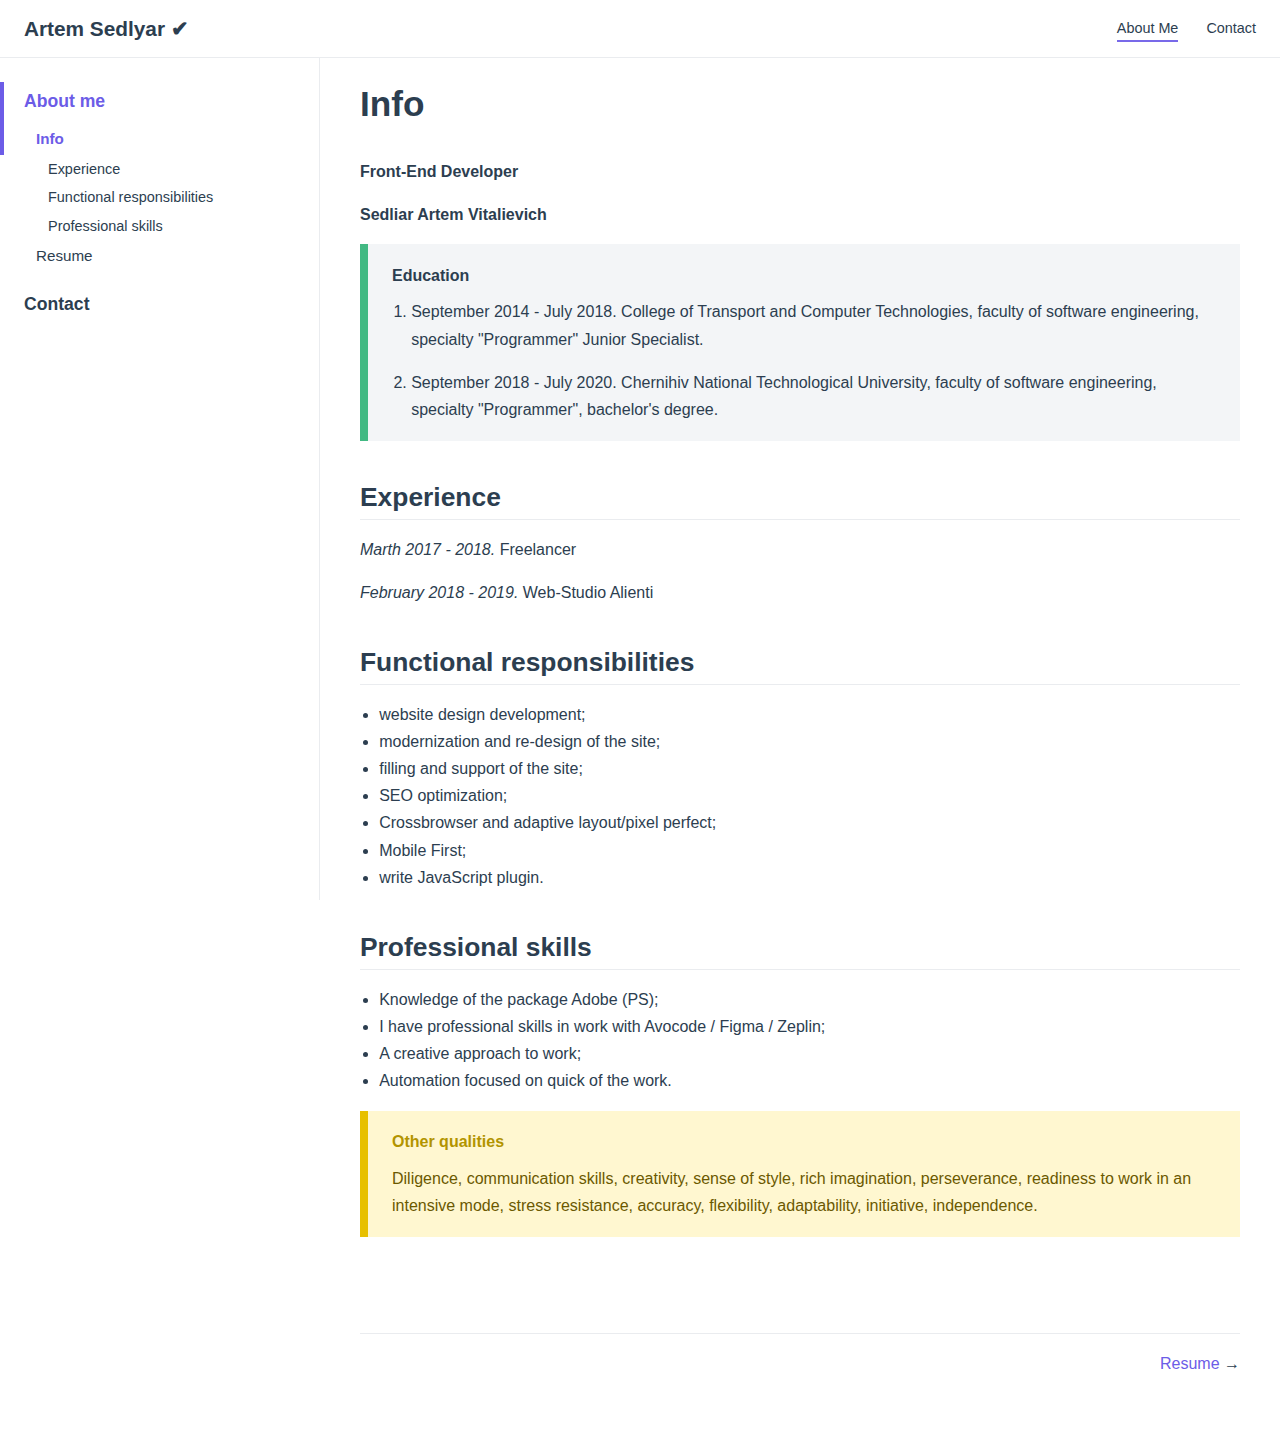
==== commit 4b166863: "remove superfluous text" ====
--- a/info/index.html
+++ b/info/index.html
@@ -1,32 +1,217 @@
 <!DOCTYPE html>
 <html lang="en-US">
   <head>
-    <meta charset="utf-8">
-    <meta name="viewport" content="width=device-width,initial-scale=1">
+    <meta charset="utf-8" />
+    <meta name="viewport" content="width=device-width,initial-scale=1" />
     <title>Info | Artem Sedlyar ✔</title>
-    <meta name="generator" content="VuePress 1.5.4">
-    
-    <meta name="description" content="Frontend Web Developer">
-    <meta name="theme-color" content="#3eaf7c">
-    <meta name="apple-mobile-web-app-capable" content="yes">
-    <meta name="apple-mobile-web-app-status-bar-style" content="black">
-    <link rel="preload" href="/assets/css/0.styles.e78fe4bb.css" as="style"><link rel="preload" href="/assets/js/app.3f06bd6e.js" as="script"><link rel="preload" href="/assets/js/2.9921effe.js" as="script"><link rel="preload" href="/assets/js/7.cd7a9723.js" as="script"><link rel="prefetch" href="/assets/js/3.db31d15b.js"><link rel="prefetch" href="/assets/js/4.f16aa5b3.js"><link rel="prefetch" href="/assets/js/5.d03f5406.js"><link rel="prefetch" href="/assets/js/6.c8559606.js"><link rel="prefetch" href="/assets/js/8.894c7c05.js">
-    <link rel="stylesheet" href="/assets/css/0.styles.e78fe4bb.css">
+    <meta name="generator" content="VuePress 1.5.4" />
+
+    <meta name="description" content="Frontend Web Developer" />
+    <meta name="theme-color" content="#3eaf7c" />
+    <meta name="apple-mobile-web-app-capable" content="yes" />
+    <meta name="apple-mobile-web-app-status-bar-style" content="black" />
+    <link rel="preload" href="/assets/css/0.styles.e78fe4bb.css" as="style" />
+    <link rel="preload" href="/assets/js/app.3f06bd6e.js" as="script" />
+    <link rel="preload" href="/assets/js/2.9921effe.js" as="script" />
+    <link rel="preload" href="/assets/js/7.cd7a9723.js" as="script" />
+    <link rel="prefetch" href="/assets/js/3.db31d15b.js" />
+    <link rel="prefetch" href="/assets/js/4.f16aa5b3.js" />
+    <link rel="prefetch" href="/assets/js/5.d03f5406.js" />
+    <link rel="prefetch" href="/assets/js/6.c8559606.js" />
+    <link rel="prefetch" href="/assets/js/8.894c7c05.js" />
+    <link rel="stylesheet" href="/assets/css/0.styles.e78fe4bb.css" />
   </head>
   <body>
-    <div id="app" data-server-rendered="true"><div class="theme-container"><header class="navbar"><div class="sidebar-button"><svg xmlns="http://www.w3.org/2000/svg" aria-hidden="true" role="img" viewBox="0 0 448 512" class="icon"><path fill="currentColor" d="M436 124H12c-6.627 0-12-5.373-12-12V80c0-6.627 5.373-12 12-12h424c6.627 0 12 5.373 12 12v32c0 6.627-5.373 12-12 12zm0 160H12c-6.627 0-12-5.373-12-12v-32c0-6.627 5.373-12 12-12h424c6.627 0 12 5.373 12 12v32c0 6.627-5.373 12-12 12zm0 160H12c-6.627 0-12-5.373-12-12v-32c0-6.627 5.373-12 12-12h424c6.627 0 12 5.373 12 12v32c0 6.627-5.373 12-12 12z"></path></svg></div> <a href="/" class="home-link router-link-active"><!----> <span class="site-name">Artem Sedlyar ✔</span></a> <div class="links"><!----> <nav class="nav-links can-hide"><div class="nav-item"><a href="/info/" aria-current="page" class="nav-link router-link-exact-active router-link-active">
-  About Me
-</a></div><div class="nav-item"><a href="/contact/" class="nav-link">
-  Contact
-</a></div> <!----></nav></div></header> <div class="sidebar-mask"></div> <aside class="sidebar"><nav class="nav-links"><div class="nav-item"><a href="/info/" aria-current="page" class="nav-link router-link-exact-active router-link-active">
-  About Me
-</a></div><div class="nav-item"><a href="/contact/" class="nav-link">
-  Contact
-</a></div> <!----></nav>  <ul class="sidebar-links"><li><section class="sidebar-group depth-0"><a href="/info/" aria-current="page" class="sidebar-heading clickable router-link-exact-active router-link-active open active"><span>About me</span> <!----></a> <ul class="sidebar-links sidebar-group-items"><li><a href="/info/" aria-current="page" class="active sidebar-link">Info</a><ul class="sidebar-sub-headers"><li class="sidebar-sub-header"><a href="/info/#experience" class="sidebar-link">Experience</a></li><li class="sidebar-sub-header"><a href="/info/#functional-responsibilities" class="sidebar-link">Functional responsibilities</a></li><li class="sidebar-sub-header"><a href="/info/#professional-skills" class="sidebar-link">Professional skills</a></li></ul></li><li><a href="/info/resume.html" class="sidebar-link">Resume</a></li></ul></section></li><li><a href="/contact/" class="sidebar-link">Contact</a></li></ul> </aside> <main class="page"> <div class="theme-default-content content__default"><h1 id="info"><a href="#info" class="header-anchor">#</a> Info</h1> <p><strong>Front-End Developer</strong></p> <p><strong>Sedliar Artem Vitalievich</strong></p> <div class="custom-block tip"><p class="custom-block-title">Education</p> <ol><li><p>September 2014 - July 2018. College of Transport and Computer Technologies, faculty of software engineering, specialty &quot;Programmer&quot; Junior Specialist.</p></li> <li><p>September 2018 - July 2020. Chernihiv National Technological University, faculty of software engineering, specialty &quot;Programmer&quot;, bachelor's degree.</p></li></ol></div> <h2 id="experience"><a href="#experience" class="header-anchor">#</a> Experience</h2> <p><em>Marth 2017 - 2018.</em> Freelancer</p> <p><em>February 2018 - 2019.</em> Web-Studio Alienti</p> <h2 id="functional-responsibilities"><a href="#functional-responsibilities" class="header-anchor">#</a> Functional responsibilities</h2> <ul><li>website design development;</li> <li>modernization and re-design of the site;</li> <li>filling and support of the site;</li> <li>SEO optimization;</li> <li>Crossbrowser and adaptive layout/pixel perfect;</li> <li>Mobile First;</li> <li>write JavaScript plugin.</li></ul> <h2 id="professional-skills"><a href="#professional-skills" class="header-anchor">#</a> Professional skills</h2> <ul><li>Knowledge of the package Adobe (PS);</li> <li>I have professional skills in work with Avocode / Figma / Zeplin;</li> <li>A creative approach to work;</li> <li>Automation focused on quick of the work.</li> <li>Personal qualities:</li></ul> <div class="custom-block warning"><p class="custom-block-title">Other qualities</p> <p>Diligence, communication skills, creativity, sense of style, rich imagination, perseverance, readiness to work in an intensive mode, stress resistance, accuracy, flexibility, adaptability, initiative, independence.</p></div></div> <footer class="page-edit"><!----> <!----></footer> <div class="page-nav"><p class="inner"><!----> <span class="next"><a href="/info/resume.html">
-        Resume
-      </a>
-      →
-    </span></p></div> </main></div><div class="global-ui"><!----></div></div>
-    <script src="/assets/js/app.3f06bd6e.js" defer></script><script src="/assets/js/2.9921effe.js" defer></script><script src="/assets/js/7.cd7a9723.js" defer></script>
+    <div id="app" data-server-rendered="true">
+      <div class="theme-container">
+        <header class="navbar">
+          <div class="sidebar-button">
+            <svg
+              xmlns="http://www.w3.org/2000/svg"
+              aria-hidden="true"
+              role="img"
+              viewBox="0 0 448 512"
+              class="icon"
+            >
+              <path
+                fill="currentColor"
+                d="M436 124H12c-6.627 0-12-5.373-12-12V80c0-6.627 5.373-12 12-12h424c6.627 0 12 5.373 12 12v32c0 6.627-5.373 12-12 12zm0 160H12c-6.627 0-12-5.373-12-12v-32c0-6.627 5.373-12 12-12h424c6.627 0 12 5.373 12 12v32c0 6.627-5.373 12-12 12zm0 160H12c-6.627 0-12-5.373-12-12v-32c0-6.627 5.373-12 12-12h424c6.627 0 12 5.373 12 12v32c0 6.627-5.373 12-12 12z"
+              ></path>
+            </svg>
+          </div>
+          <a href="/" class="home-link router-link-active"
+            ><!---->
+            <span class="site-name">Artem Sedlyar ✔</span></a
+          >
+          <div class="links">
+            <!---->
+            <nav class="nav-links can-hide">
+              <div class="nav-item">
+                <a
+                  href="/info/"
+                  aria-current="page"
+                  class="nav-link router-link-exact-active router-link-active"
+                >
+                  About Me
+                </a>
+              </div>
+              <div class="nav-item">
+                <a href="/contact/" class="nav-link"> Contact </a>
+              </div>
+              <!---->
+            </nav>
+          </div>
+        </header>
+        <div class="sidebar-mask"></div>
+        <aside class="sidebar">
+          <nav class="nav-links">
+            <div class="nav-item">
+              <a
+                href="/info/"
+                aria-current="page"
+                class="nav-link router-link-exact-active router-link-active"
+              >
+                About Me
+              </a>
+            </div>
+            <div class="nav-item">
+              <a href="/contact/" class="nav-link"> Contact </a>
+            </div>
+            <!---->
+          </nav>
+          <ul class="sidebar-links">
+            <li>
+              <section class="sidebar-group depth-0">
+                <a
+                  href="/info/"
+                  aria-current="page"
+                  class="sidebar-heading clickable router-link-exact-active router-link-active open active"
+                  ><span>About me</span>
+                  <!----></a
+                >
+                <ul class="sidebar-links sidebar-group-items">
+                  <li>
+                    <a
+                      href="/info/"
+                      aria-current="page"
+                      class="active sidebar-link"
+                      >Info</a
+                    >
+                    <ul class="sidebar-sub-headers">
+                      <li class="sidebar-sub-header">
+                        <a href="/info/#experience" class="sidebar-link"
+                          >Experience</a
+                        >
+                      </li>
+                      <li class="sidebar-sub-header">
+                        <a
+                          href="/info/#functional-responsibilities"
+                          class="sidebar-link"
+                          >Functional responsibilities</a
+                        >
+                      </li>
+                      <li class="sidebar-sub-header">
+                        <a
+                          href="/info/#professional-skills"
+                          class="sidebar-link"
+                          >Professional skills</a
+                        >
+                      </li>
+                    </ul>
+                  </li>
+                  <li>
+                    <a href="/info/resume.html" class="sidebar-link">Resume</a>
+                  </li>
+                </ul>
+              </section>
+            </li>
+            <li><a href="/contact/" class="sidebar-link">Contact</a></li>
+          </ul>
+        </aside>
+        <main class="page">
+          <div class="theme-default-content content__default">
+            <h1 id="info"><a href="#info" class="header-anchor">#</a> Info</h1>
+            <p><strong>Front-End Developer</strong></p>
+            <p><strong>Sedliar Artem Vitalievich</strong></p>
+            <div class="custom-block tip">
+              <p class="custom-block-title">Education</p>
+              <ol>
+                <li>
+                  <p>
+                    September 2014 - July 2018. College of Transport and
+                    Computer Technologies, faculty of software engineering,
+                    specialty &quot;Programmer&quot; Junior Specialist.
+                  </p>
+                </li>
+                <li>
+                  <p>
+                    September 2018 - July 2020. Chernihiv National Technological
+                    University, faculty of software engineering, specialty
+                    &quot;Programmer&quot;, bachelor's degree.
+                  </p>
+                </li>
+              </ol>
+            </div>
+            <h2 id="experience">
+              <a href="#experience" class="header-anchor">#</a> Experience
+            </h2>
+            <p><em>Marth 2017 - 2018.</em> Freelancer</p>
+            <p><em>February 2018 - 2019.</em> Web-Studio Alienti</p>
+            <h2 id="functional-responsibilities">
+              <a href="#functional-responsibilities" class="header-anchor">#</a>
+              Functional responsibilities
+            </h2>
+            <ul>
+              <li>website design development;</li>
+              <li>modernization and re-design of the site;</li>
+              <li>filling and support of the site;</li>
+              <li>SEO optimization;</li>
+              <li>Crossbrowser and adaptive layout/pixel perfect;</li>
+              <li>Mobile First;</li>
+              <li>write JavaScript plugin.</li>
+            </ul>
+            <h2 id="professional-skills">
+              <a href="#professional-skills" class="header-anchor">#</a>
+              Professional skills
+            </h2>
+            <ul>
+              <li>Knowledge of the package Adobe (PS);</li>
+              <li>
+                I have professional skills in work with Avocode / Figma /
+                Zeplin;
+              </li>
+              <li>A creative approach to work;</li>
+              <li>Automation focused on quick of the work.</li>
+            </ul>
+            <div class="custom-block warning">
+              <p class="custom-block-title">Other qualities</p>
+              <p>
+                Diligence, communication skills, creativity, sense of style,
+                rich imagination, perseverance, readiness to work in an
+                intensive mode, stress resistance, accuracy, flexibility,
+                adaptability, initiative, independence.
+              </p>
+            </div>
+          </div>
+          <footer class="page-edit">
+            <!---->
+            <!---->
+          </footer>
+          <div class="page-nav">
+            <p class="inner">
+              <!---->
+              <span class="next"
+                ><a href="/info/resume.html"> Resume </a>
+                →
+              </span>
+            </p>
+          </div>
+        </main>
+      </div>
+      <div class="global-ui"><!----></div>
+    </div>
+    <script src="/assets/js/app.3f06bd6e.js" defer></script>
+    <script src="/assets/js/2.9921effe.js" defer></script>
+    <script src="/assets/js/7.cd7a9723.js" defer></script>
   </body>
 </html>
